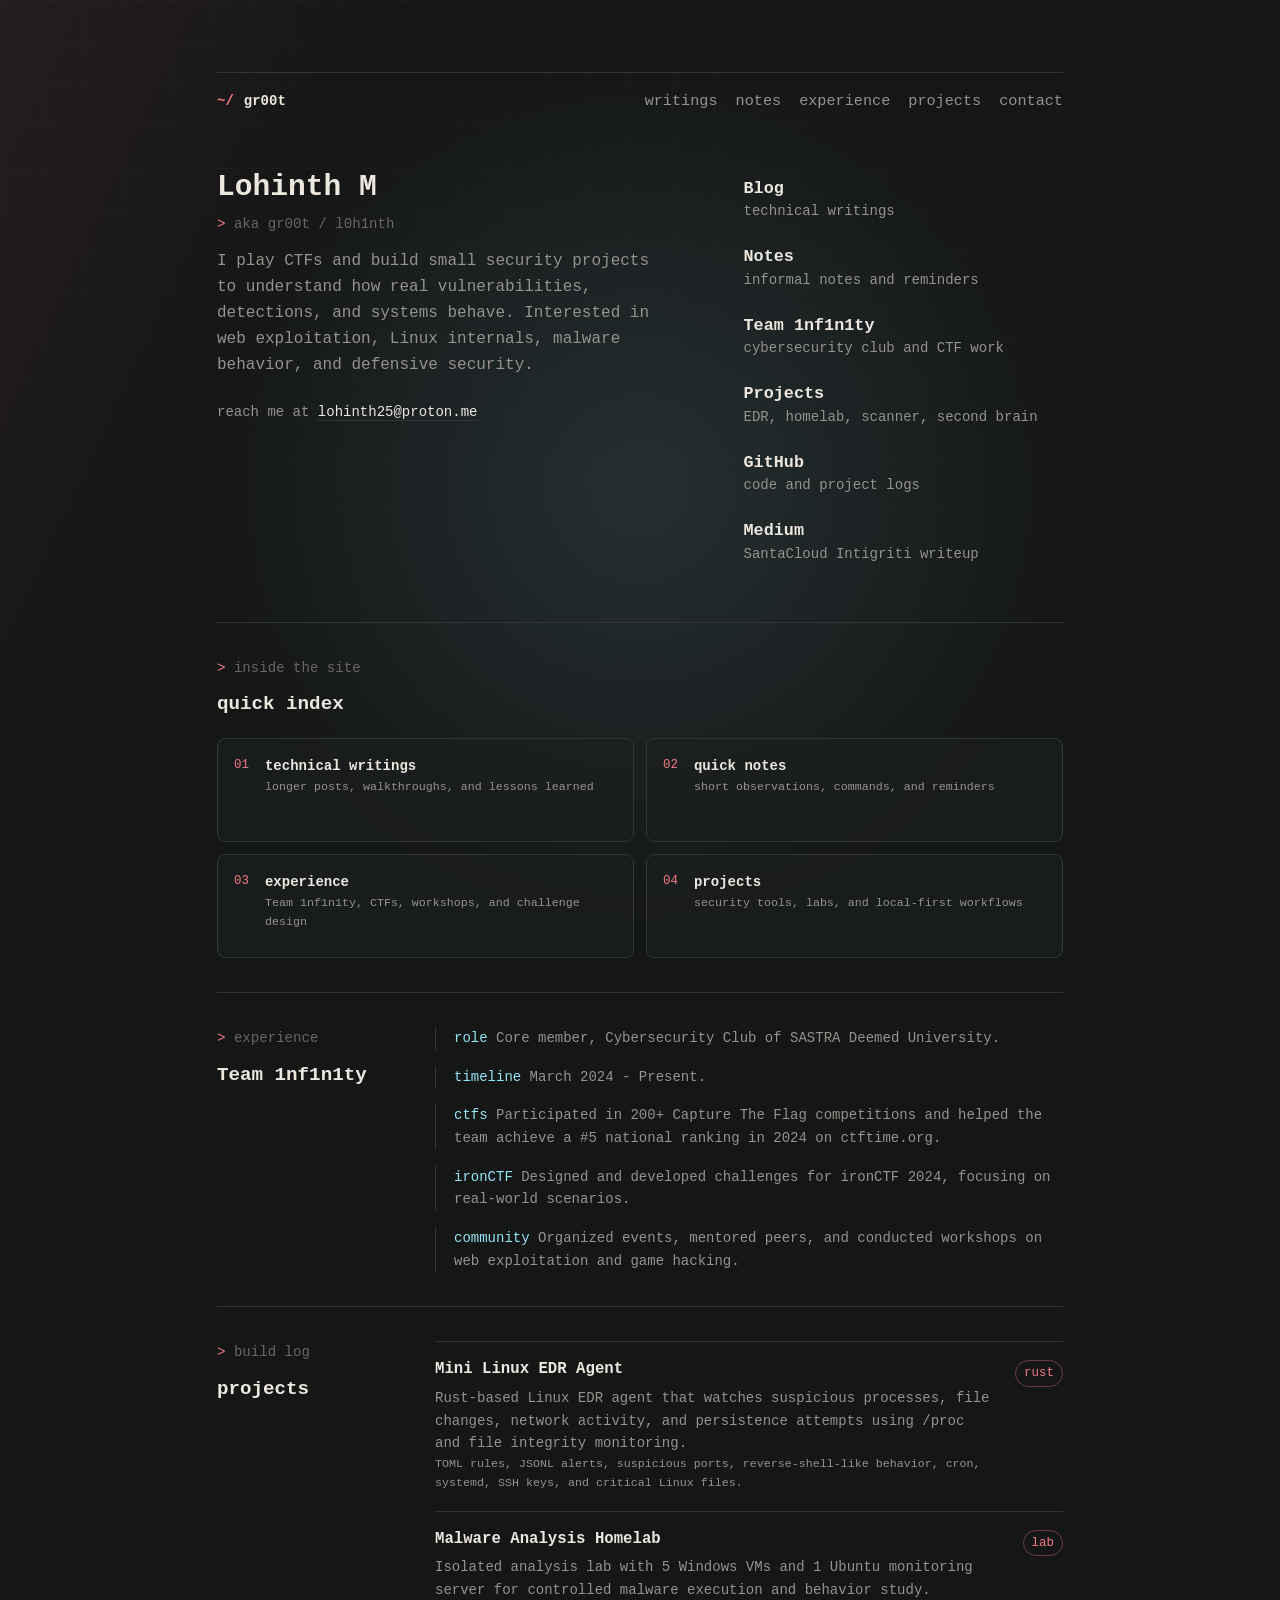
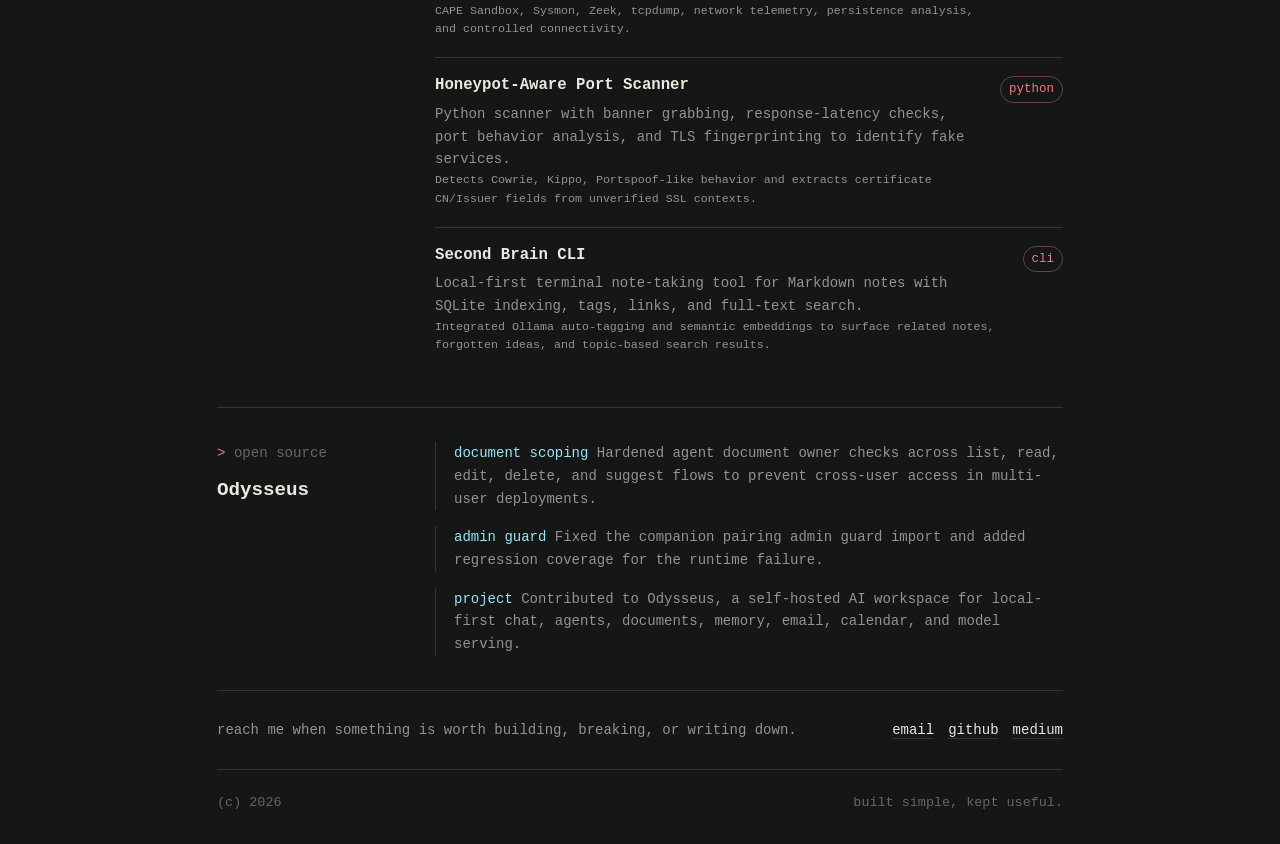
==== index.html @ db4d6345 "Initial personal site" ====
<!doctype html>
<html lang="en">
  <head>
    <meta charset="utf-8">
    <meta name="viewport" content="width=device-width, initial-scale=1">
    <meta name="description" content="Lohinth M - cybersecurity learner, CTF player, and builder of small security tools.">
    <title>Lohinth M / gr00t</title>
    <link rel="icon" href="favicon.svg" type="image/svg+xml">
    <link rel="stylesheet" href="css/style.css">
  </head>
  <body>
    <div class="page-shell">
      <header class="site-header">
        <a class="brand" href="./" aria-label="Home">
          <span class="brand-mark">~/</span>
          <span>gr00t</span>
        </a>
        <nav class="nav-links" aria-label="Primary navigation">
          <a href="blog/">writings</a>
          <a href="notes/">notes</a>
          <a href="#experience">experience</a>
          <a href="#projects">projects</a>
          <a href="#contact">contact</a>
        </nav>
      </header>

      <main>
        <section class="hero">
          <div class="hero-grid">
            <div class="home-intro">
              <h1>Lohinth M</h1>
              <p class="eyebrow">aka gr00t / l0h1nth</p>
              <p class="intro">
                I play CTFs and build small security projects to understand how
                real vulnerabilities, detections, and systems behave. Interested
                in web exploitation, Linux internals, malware behavior, and
                defensive security.
              </p>
              <p class="contact-line">reach me at <a href="mailto:lohinth25@proton.me">lohinth25@proton.me</a></p>
            </div>

            <nav class="home-links" aria-label="Featured links">
              <a class="home-link" href="blog/">
                <strong>Blog</strong>
                <span>technical writings</span>
              </a>
              <a class="home-link" href="notes/">
                <strong>Notes</strong>
                <span>informal notes and reminders</span>
              </a>
              <a class="home-link" href="#experience">
                <strong>Team 1nf1n1ty</strong>
                <span>cybersecurity club and CTF work</span>
              </a>
              <a class="home-link" href="#projects">
                <strong>Projects</strong>
                <span>EDR, homelab, scanner, second brain</span>
              </a>
              <a class="home-link" href="https://github.com/l0h1nth" target="_blank" rel="noreferrer noopener">
                <strong>GitHub</strong>
                <span>code and project logs</span>
              </a>
              <a class="home-link" href="https://medium.com/@gr00t25/santacloud-intigriti-web-challenge-write-up-29175ea3b2ce" target="_blank" rel="noreferrer noopener">
                <strong>Medium</strong>
                <span>SantaCloud Intigriti writeup</span>
              </a>
            </nav>
          </div>
        </section>

        <section class="section-block" aria-labelledby="ideas-heading">
          <div class="section-heading">
            <p class="eyebrow">inside the site</p>
            <h2 id="ideas-heading">quick index</h2>
          </div>
          <div class="link-board">
            <a class="link-card" href="blog/">
              <span class="card-index">01</span>
              <span>
                <strong>technical writings</strong>
                <small>longer posts, walkthroughs, and lessons learned</small>
              </span>
            </a>
            <a class="link-card" href="notes/">
              <span class="card-index">02</span>
              <span>
                <strong>quick notes</strong>
                <small>short observations, commands, and reminders</small>
              </span>
            </a>
            <a class="link-card" href="#experience">
              <span class="card-index">03</span>
              <span>
                <strong>experience</strong>
                <small>Team 1nf1n1ty, CTFs, workshops, and challenge design</small>
              </span>
            </a>
            <a class="link-card" href="#projects">
              <span class="card-index">04</span>
              <span>
                <strong>projects</strong>
                <small>security tools, labs, and local-first workflows</small>
              </span>
            </a>
          </div>
        </section>

        <section class="section-block split-section" id="experience" aria-labelledby="experience-heading">
          <div class="section-heading">
            <p class="eyebrow">experience</p>
            <h2 id="experience-heading">Team 1nf1n1ty</h2>
          </div>
          <div class="timeline">
            <p><span>role</span> Core member, Cybersecurity Club of SASTRA Deemed University.</p>
            <p><span>timeline</span> March 2024 - Present.</p>
            <p><span>ctfs</span> Participated in 200+ Capture The Flag competitions and helped the team achieve a #5 national ranking in 2024 on ctftime.org.</p>
            <p><span>ironCTF</span> Designed and developed challenges for ironCTF 2024, focusing on real-world scenarios.</p>
            <p><span>community</span> Organized events, mentored peers, and conducted workshops on web exploitation and game hacking.</p>
          </div>
        </section>

        <section class="section-block split-section" id="projects" aria-labelledby="projects-heading">
          <div class="section-heading">
            <p class="eyebrow">build log</p>
            <h2 id="projects-heading">projects</h2>
          </div>
          <div class="project-list">
            <article class="project-item">
              <div>
                <h3>Mini Linux EDR Agent</h3>
                <p>Rust-based Linux EDR agent that watches suspicious processes, file changes, network activity, and persistence attempts using /proc and file integrity monitoring.</p>
                <small>TOML rules, JSONL alerts, suspicious ports, reverse-shell-like behavior, cron, systemd, SSH keys, and critical Linux files.</small>
              </div>
              <span class="tag">rust</span>
            </article>
            <article class="project-item">
              <div>
                <h3>Malware Analysis Homelab</h3>
                <p>Isolated analysis lab with 5 Windows VMs and 1 Ubuntu monitoring server for controlled malware execution and behavior study.</p>
                <small>CAPE Sandbox, Sysmon, Zeek, tcpdump, network telemetry, persistence analysis, and controlled connectivity.</small>
              </div>
              <span class="tag">lab</span>
            </article>
            <article class="project-item">
              <div>
                <h3>Honeypot-Aware Port Scanner</h3>
                <p>Python scanner with banner grabbing, response-latency checks, port behavior analysis, and TLS fingerprinting to identify fake services.</p>
                <small>Detects Cowrie, Kippo, Portspoof-like behavior and extracts certificate CN/Issuer fields from unverified SSL contexts.</small>
              </div>
              <span class="tag">python</span>
            </article>
            <article class="project-item">
              <div>
                <h3>Second Brain CLI</h3>
                <p>Local-first terminal note-taking tool for Markdown notes with SQLite indexing, tags, links, and full-text search.</p>
                <small>Integrated Ollama auto-tagging and semantic embeddings to surface related notes, forgotten ideas, and topic-based search results.</small>
              </div>
              <span class="tag">cli</span>
            </article>
          </div>
        </section>

        <section class="section-block split-section" id="open-source" aria-labelledby="open-source-heading">
          <div class="section-heading">
            <p class="eyebrow">open source</p>
            <h2 id="open-source-heading">Odysseus</h2>
          </div>
          <div class="timeline">
            <p><span>document scoping</span> Hardened agent document owner checks across list, read, edit, delete, and suggest flows to prevent cross-user access in multi-user deployments.</p>
            <p><span>admin guard</span> Fixed the companion pairing admin guard import and added regression coverage for the runtime failure.</p>
            <p><span>project</span> Contributed to Odysseus, a self-hosted AI workspace for local-first chat, agents, documents, memory, email, calendar, and model serving.</p>
          </div>
        </section>

        <section class="contact-strip" id="contact" aria-label="Contact links">
          <p>reach me when something is worth building, breaking, or writing down.</p>
          <div>
            <a href="mailto:lohinth25@proton.me">email</a>
            <a href="https://github.com/l0h1nth" target="_blank" rel="noreferrer noopener">github</a>
            <a href="https://medium.com/@gr00t25/santacloud-intigriti-web-challenge-write-up-29175ea3b2ce" target="_blank" rel="noreferrer noopener">medium</a>
          </div>
        </section>
      </main>

      <footer class="site-footer">
        <span>(c) 2026</span>
        <span>built simple, kept useful.</span>
      </footer>
    </div>

    <script src="js/site.js"></script>
  </body>
</html>
---- css/style.css ----
:root {
  color-scheme: dark;
  --bg: #151616;
  --line: #303636;
  --text: #ece7df;
  --muted: #96928d;
  --faint: #696661;
  --accent: #95e6f4;
  --accent-2: #ef7b86;
  --accent-3: #d7f7a3;
  --max: 846px;
  --x: 50%;
  --y: 20%;
}

* {
  box-sizing: border-box;
}

html {
  scroll-behavior: smooth;
}

body {
  min-height: 100vh;
  margin: 0;
  background:
    radial-gradient(circle at var(--x) var(--y), rgba(149, 230, 244, 0.12), transparent 28rem),
    linear-gradient(115deg, rgba(239, 123, 134, 0.07), transparent 24rem),
    var(--bg);
  color: var(--text);
  font-family: "SFMono-Regular", Consolas, "Liberation Mono", Menlo, monospace;
  font-size: 14px;
  line-height: 1.62;
}

body::before {
  position: fixed;
  inset: 0;
  z-index: -1;
  content: "";
  background-image:
    linear-gradient(rgba(255, 255, 255, 0.025) 1px, transparent 1px),
    linear-gradient(90deg, rgba(255, 255, 255, 0.02) 1px, transparent 1px);
  background-size: 42px 42px;
  -webkit-mask-image: linear-gradient(to bottom, black, transparent 78%);
  mask-image: linear-gradient(to bottom, black, transparent 78%);
}

a {
  color: inherit;
  text-decoration: none;
}

a:hover {
  color: var(--accent);
}

.page-shell {
  width: min(var(--max), calc(100% - 40px));
  margin: 0 auto;
  padding: 72px 0 30px;
}

.page-shell.narrow {
  --max: 860px;
}

.site-header,
.site-footer,
.contact-strip,
.post-row,
.project-item {
  border-top: 1px solid var(--line);
}

.site-header {
  display: flex;
  align-items: center;
  justify-content: space-between;
  gap: 22px;
  padding-top: 16px;
}

.brand {
  display: inline-flex;
  align-items: center;
  gap: 10px;
  font-weight: 800;
  letter-spacing: 0;
}

.brand-mark {
  color: var(--accent-2);
}

.nav-links {
  display: flex;
  flex-wrap: wrap;
  justify-content: flex-end;
  gap: 18px;
  color: var(--muted);
  font-size: 0.95rem;
}

.nav-links a[aria-current="page"] {
  color: var(--text);
}

.hero {
  min-height: 390px;
  display: grid;
  align-content: center;
  padding: 56px 0 56px;
}

.hero-grid {
  display: grid;
  grid-template-columns: minmax(0, 1.1fr) minmax(230px, 0.75fr);
  gap: 58px;
  align-items: start;
}

.eyebrow {
  margin: 0 0 14px;
  color: var(--faint);
  font-size: 0.88rem;
}

.eyebrow::before {
  content: "> ";
  color: var(--accent-2);
}

h1,
h2,
h3,
p {
  margin-top: 0;
}

h1,
h2,
h3,
strong {
  color: var(--text);
  line-height: 1.18;
}

h1 {
  max-width: 620px;
  margin-bottom: 8px;
  font-size: 1.85rem;
  letter-spacing: 0;
}

h2 {
  margin-bottom: 8px;
  font-size: 1.2rem;
}

h3 {
  margin-bottom: 8px;
  font-size: 0.98rem;
}

.intro {
  max-width: 460px;
  color: var(--muted);
  font-size: 1rem;
}

.contact-line {
  margin-top: 22px;
  color: var(--muted);
}

.contact-line a {
  color: var(--text);
  text-decoration: underline;
  text-decoration-color: var(--line);
  text-underline-offset: 4px;
}

.home-links {
  display: grid;
  gap: 24px;
  padding-top: 9px;
}

.home-link {
  display: grid;
  gap: 2px;
}

.home-link strong {
  font-size: 1.05rem;
}

.home-link span {
  color: var(--muted);
}

.section-block {
  padding: 34px 0;
  border-top: 1px solid var(--line);
}

.section-heading {
  margin-bottom: 22px;
}

.section-heading h2,
.page-title h1 {
  margin-bottom: 10px;
}

.link-board {
  display: grid;
  grid-template-columns: repeat(2, minmax(0, 1fr));
  gap: 12px;
}

.link-card {
  display: grid;
  grid-template-columns: auto 1fr;
  gap: 16px;
  min-height: 104px;
  padding: 16px;
  border: 1px solid var(--line);
  border-radius: 8px;
  background: rgba(28, 31, 31, 0.72);
}

.link-card:hover {
  border-color: rgba(149, 230, 244, 0.55);
  background: rgba(30, 36, 36, 0.9);
}

.card-index,
.tag {
  color: var(--accent-2);
  font-size: 0.78rem;
}

small {
  display: block;
  color: var(--muted);
}

.split-section {
  display: grid;
  grid-template-columns: 190px minmax(0, 1fr);
  gap: 28px;
}

.project-list {
  display: grid;
}

.project-item {
  display: grid;
  grid-template-columns: 1fr auto;
  gap: 24px;
  padding: 18px 0;
}

.project-item p,
.timeline p,
.page-title p,
.contact-strip p,
.note-card p {
  margin-bottom: 0;
  color: var(--muted);
}

.tag {
  align-self: start;
  padding: 2px 8px;
  border: 1px solid rgba(239, 123, 134, 0.4);
  border-radius: 999px;
}

.timeline {
  display: grid;
  gap: 16px;
}

.timeline p {
  padding-left: 18px;
  border-left: 1px solid var(--line);
}

.timeline span {
  color: var(--accent);
}

.contact-strip {
  display: flex;
  align-items: center;
  justify-content: space-between;
  gap: 24px;
  padding: 28px 0;
}

.contact-strip div {
  display: flex;
  flex-wrap: wrap;
  justify-content: flex-end;
  gap: 14px;
}

.contact-strip a,
.site-footer a {
  color: var(--text);
  text-decoration: underline;
  text-decoration-color: var(--line);
  text-underline-offset: 4px;
}

.page-title {
  padding: 58px 0 34px;
}

.page-title h1 {
  font-size: 1.9rem;
}

.post-list {
  padding-bottom: 54px;
}

.post-row {
  display: grid;
  grid-template-columns: 1fr auto;
  gap: 28px;
  padding: 18px 0;
}

.post-row time {
  color: var(--faint);
  white-space: nowrap;
}

.notes-grid {
  display: grid;
  grid-template-columns: repeat(2, minmax(0, 1fr));
  gap: 12px;
  padding-bottom: 54px;
}

.note-card {
  min-height: 190px;
  padding: 16px;
  border: 1px solid var(--line);
  border-radius: 8px;
  background: rgba(28, 31, 31, 0.72);
}

.note-card h2 {
  margin-top: 18px;
  font-size: 1.05rem;
}

pre {
  overflow-x: auto;
  margin: 12px 0 0;
  padding: 12px;
  border: 1px solid var(--line);
  border-radius: 8px;
  background: #111212;
  color: var(--accent-3);
}

.site-footer {
  display: flex;
  justify-content: space-between;
  gap: 20px;
  padding-top: 22px;
  color: var(--faint);
  font-size: 0.84rem;
}

@media (max-width: 760px) {
  .page-shell {
    width: min(100% - 28px, var(--max));
    padding-top: 32px;
  }

  .site-header,
  .contact-strip,
  .site-footer {
    align-items: flex-start;
    flex-direction: column;
  }

  .nav-links,
  .contact-strip div {
    justify-content: flex-start;
  }

  .hero {
    min-height: auto;
    padding: 42px 0 36px;
  }

  .hero-grid,
  .split-section,
  .link-board,
  .notes-grid,
  .post-row {
    grid-template-columns: 1fr;
  }

  .post-row {
    gap: 8px;
  }

  h1 {
    font-size: 1.75rem;
  }
}
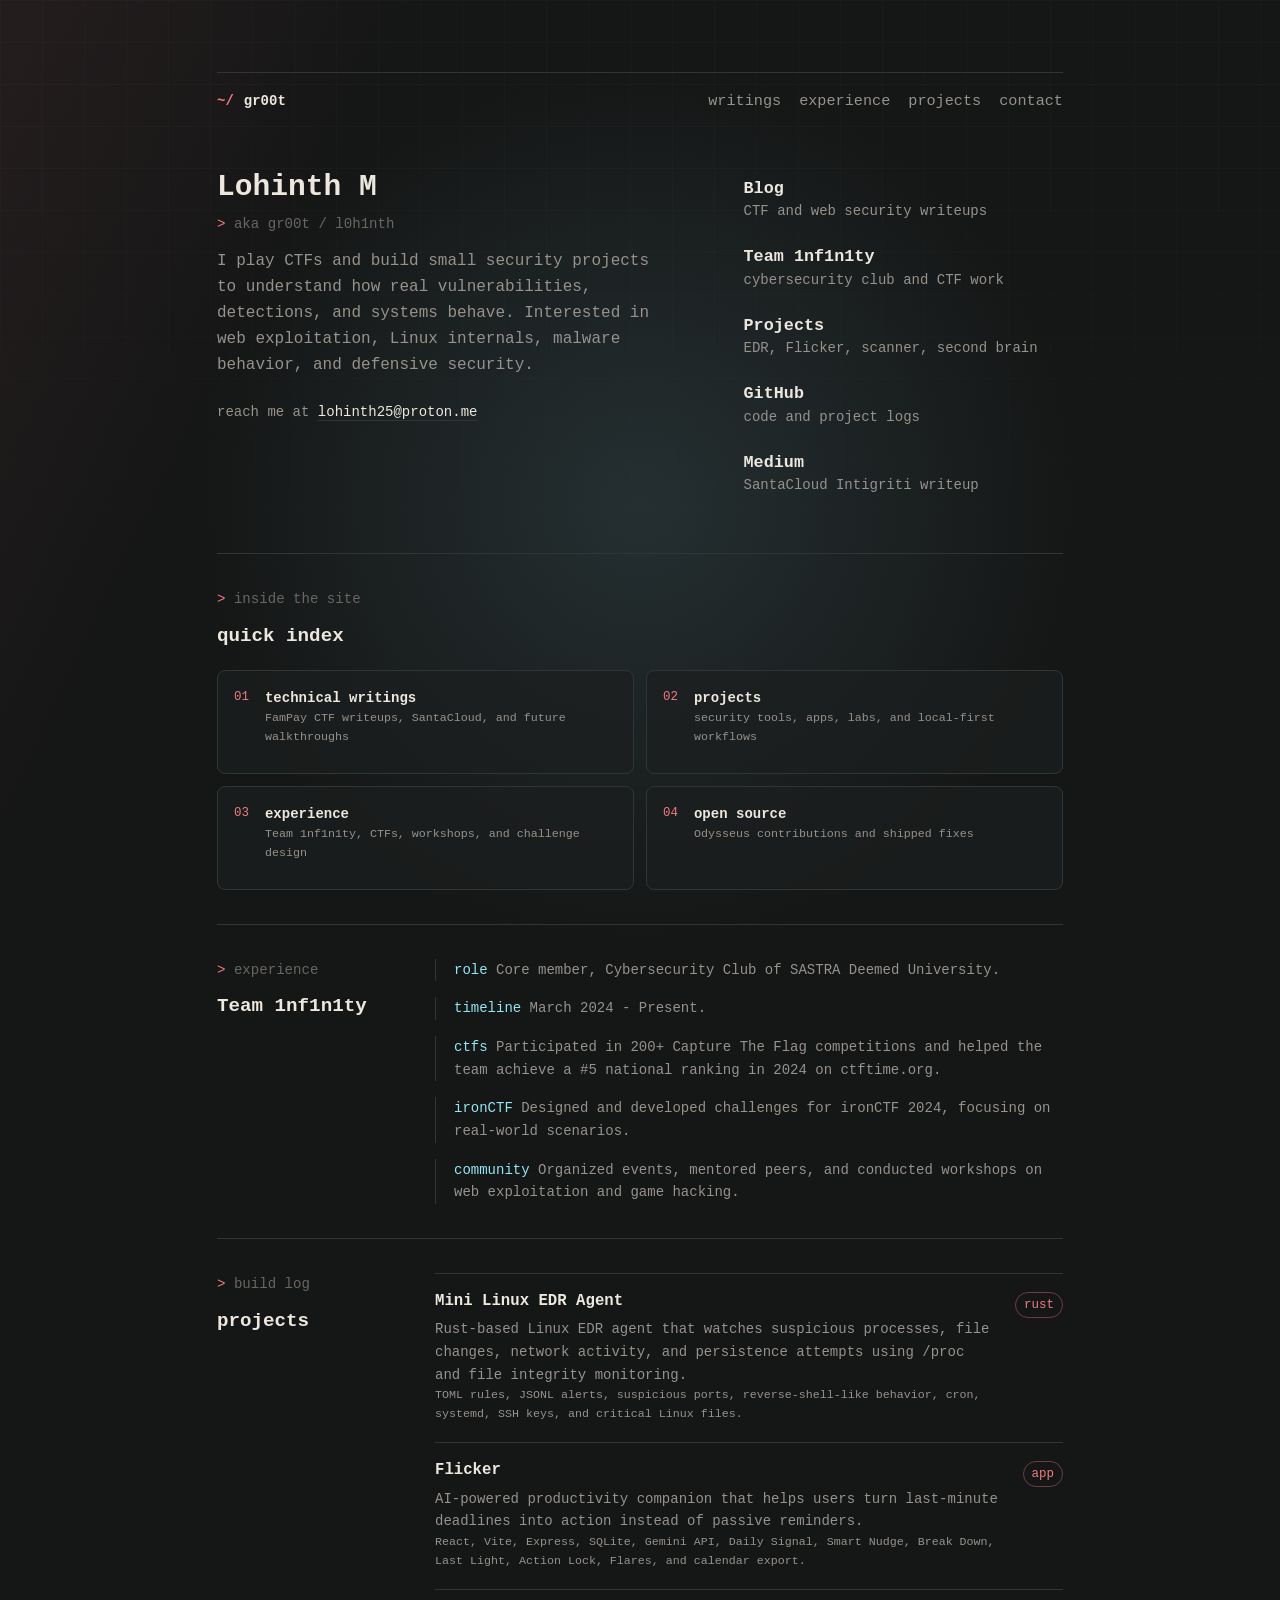
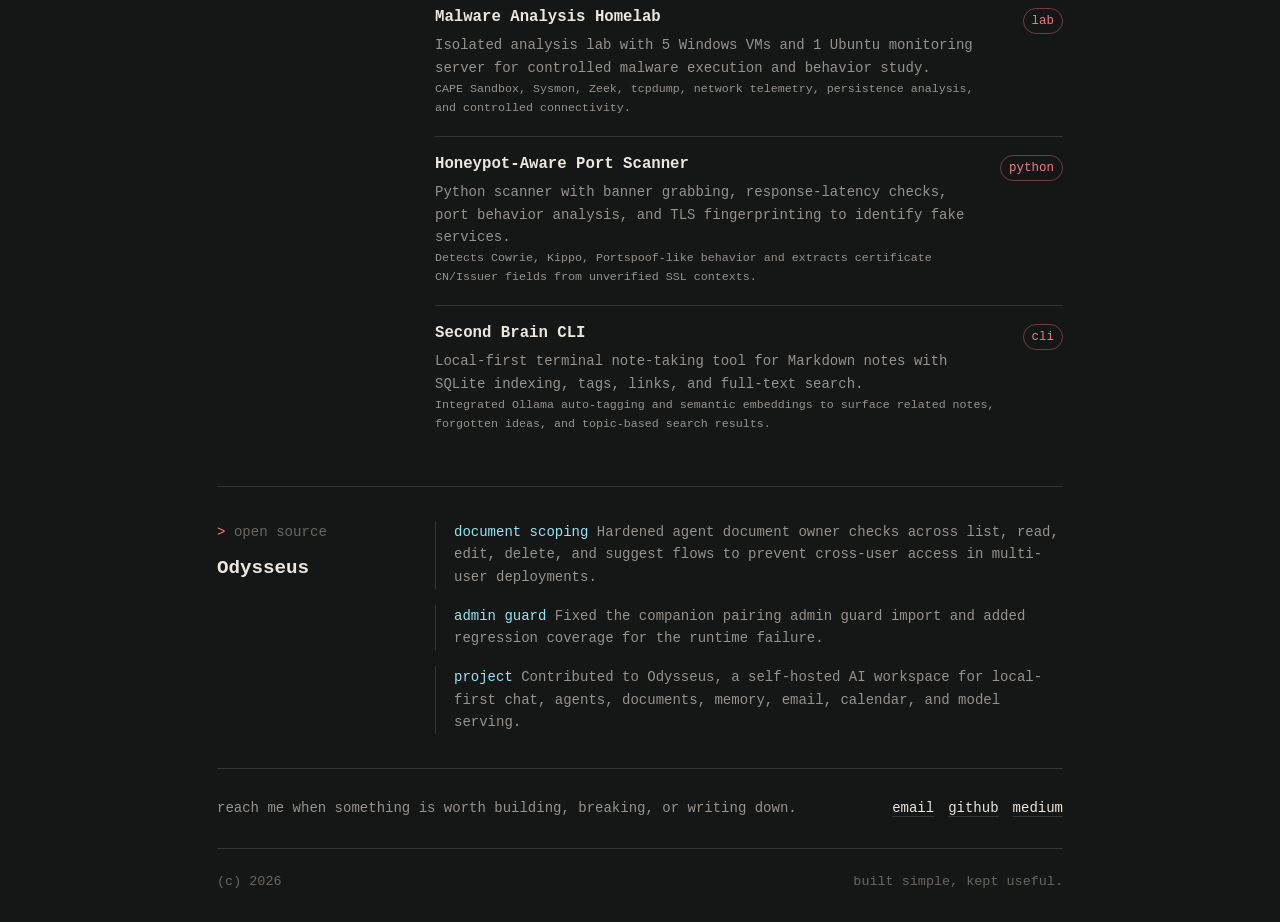
==== commit dbdd2df2: "Clean up writings and projects" ====
--- a/index.html
+++ b/index.html
@@ -17,7 +17,6 @@
         </a>
         <nav class="nav-links" aria-label="Primary navigation">
           <a href="blog/">writings</a>
-          <a href="notes/">notes</a>
           <a href="#experience">experience</a>
           <a href="#projects">projects</a>
           <a href="#contact">contact</a>
@@ -42,11 +41,7 @@
             <nav class="home-links" aria-label="Featured links">
               <a class="home-link" href="blog/">
                 <strong>Blog</strong>
-                <span>technical writings</span>
-              </a>
-              <a class="home-link" href="notes/">
-                <strong>Notes</strong>
-                <span>informal notes and reminders</span>
+                <span>CTF and web security writeups</span>
               </a>
               <a class="home-link" href="#experience">
                 <strong>Team 1nf1n1ty</strong>
@@ -54,7 +49,7 @@
               </a>
               <a class="home-link" href="#projects">
                 <strong>Projects</strong>
-                <span>EDR, homelab, scanner, second brain</span>
+                <span>EDR, Flicker, scanner, second brain</span>
               </a>
               <a class="home-link" href="https://github.com/l0h1nth" target="_blank" rel="noreferrer noopener">
                 <strong>GitHub</strong>
@@ -78,14 +73,14 @@
               <span class="card-index">01</span>
               <span>
                 <strong>technical writings</strong>
-                <small>longer posts, walkthroughs, and lessons learned</small>
+                <small>FamPay CTF writeups, SantaCloud, and future walkthroughs</small>
               </span>
             </a>
-            <a class="link-card" href="notes/">
+            <a class="link-card" href="#projects">
               <span class="card-index">02</span>
               <span>
-                <strong>quick notes</strong>
-                <small>short observations, commands, and reminders</small>
+                <strong>projects</strong>
+                <small>security tools, apps, labs, and local-first workflows</small>
               </span>
             </a>
             <a class="link-card" href="#experience">
@@ -95,11 +90,11 @@
                 <small>Team 1nf1n1ty, CTFs, workshops, and challenge design</small>
               </span>
             </a>
-            <a class="link-card" href="#projects">
+            <a class="link-card" href="#open-source">
               <span class="card-index">04</span>
               <span>
-                <strong>projects</strong>
-                <small>security tools, labs, and local-first workflows</small>
+                <strong>open source</strong>
+                <small>Odysseus contributions and shipped fixes</small>
               </span>
             </a>
           </div>
@@ -127,11 +122,19 @@
           <div class="project-list">
             <article class="project-item">
               <div>
-                <h3>Mini Linux EDR Agent</h3>
+                <h3><a href="https://github.com/l0h1nth/mini-linux-edr" target="_blank" rel="noreferrer noopener">Mini Linux EDR Agent</a></h3>
                 <p>Rust-based Linux EDR agent that watches suspicious processes, file changes, network activity, and persistence attempts using /proc and file integrity monitoring.</p>
                 <small>TOML rules, JSONL alerts, suspicious ports, reverse-shell-like behavior, cron, systemd, SSH keys, and critical Linux files.</small>
               </div>
               <span class="tag">rust</span>
+            </article>
+            <article class="project-item">
+              <div>
+                <h3><a href="https://github.com/l0h1nth/Flicker" target="_blank" rel="noreferrer noopener">Flicker</a></h3>
+                <p>AI-powered productivity companion that helps users turn last-minute deadlines into action instead of passive reminders.</p>
+                <small>React, Vite, Express, SQLite, Gemini API, Daily Signal, Smart Nudge, Break Down, Last Light, Action Lock, Flares, and calendar export.</small>
+              </div>
+              <span class="tag">app</span>
             </article>
             <article class="project-item">
               <div>
@@ -143,7 +146,7 @@
             </article>
             <article class="project-item">
               <div>
-                <h3>Honeypot-Aware Port Scanner</h3>
+                <h3><a href="https://github.com/l0h1nth/Honeypot-Aware-Port-Scanner" target="_blank" rel="noreferrer noopener">Honeypot-Aware Port Scanner</a></h3>
                 <p>Python scanner with banner grabbing, response-latency checks, port behavior analysis, and TLS fingerprinting to identify fake services.</p>
                 <small>Detects Cowrie, Kippo, Portspoof-like behavior and extracts certificate CN/Issuer fields from unverified SSL contexts.</small>
               </div>
@@ -151,7 +154,7 @@
             </article>
             <article class="project-item">
               <div>
-                <h3>Second Brain CLI</h3>
+                <h3><a href="https://github.com/l0h1nth/second-brain-cli" target="_blank" rel="noreferrer noopener">Second Brain CLI</a></h3>
                 <p>Local-first terminal note-taking tool for Markdown notes with SQLite indexing, tags, links, and full-text search.</p>
                 <small>Integrated Ollama auto-tagging and semantic embeddings to surface related notes, forgotten ideas, and topic-based search results.</small>
               </div>
--- a/css/style.css
+++ b/css/style.css
@@ -7,7 +7,6 @@
   --faint: #696661;
   --accent: #95e6f4;
   --accent-2: #ef7b86;
-  --accent-3: #d7f7a3;
   --max: 846px;
   --x: 50%;
   --y: 20%;
@@ -268,8 +267,7 @@
 .project-item p,
 .timeline p,
 .page-title p,
-.contact-strip p,
-.note-card p {
+.contact-strip p {
   margin-bottom: 0;
   color: var(--muted);
 }
@@ -342,36 +340,6 @@
   white-space: nowrap;
 }
 
-.notes-grid {
-  display: grid;
-  grid-template-columns: repeat(2, minmax(0, 1fr));
-  gap: 12px;
-  padding-bottom: 54px;
-}
-
-.note-card {
-  min-height: 190px;
-  padding: 16px;
-  border: 1px solid var(--line);
-  border-radius: 8px;
-  background: rgba(28, 31, 31, 0.72);
-}
-
-.note-card h2 {
-  margin-top: 18px;
-  font-size: 1.05rem;
-}
-
-pre {
-  overflow-x: auto;
-  margin: 12px 0 0;
-  padding: 12px;
-  border: 1px solid var(--line);
-  border-radius: 8px;
-  background: #111212;
-  color: var(--accent-3);
-}
-
 .site-footer {
   display: flex;
   justify-content: space-between;
@@ -407,7 +375,6 @@
   .hero-grid,
   .split-section,
   .link-board,
-  .notes-grid,
   .post-row {
     grid-template-columns: 1fr;
   }
